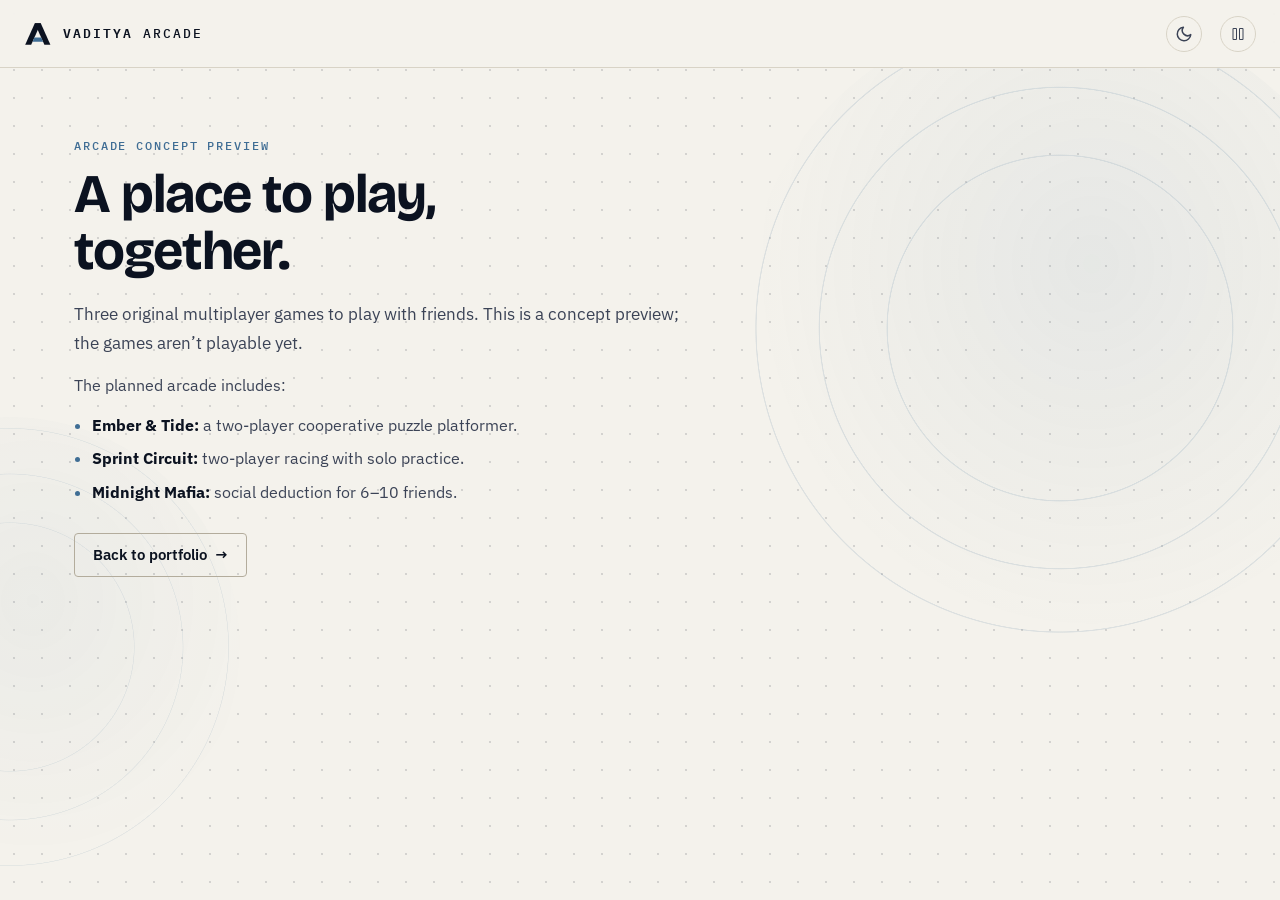
==== arcade-preview.html @ 553aa829 "Add a discreet After hours section and arcade concept preview" ====
<!DOCTYPE html>
<html lang="en">
<head>
  <meta charset="UTF-8">
  <meta name="viewport" content="width=device-width, initial-scale=1.0">
  <meta name="robots" content="noindex, nofollow">
  <meta name="theme-color" content="#f4f2ec">
  <meta name="description" content="A concept preview of VAditya Arcade: cooperative puzzles, two-player racing and social deduction. Games are planned and not yet playable.">
  <link rel="canonical" href="https://vaditya.in/arcade-preview.html">
  <title>VAditya Arcade | Concept preview</title>
  <link rel="icon" type="image/png" href="assets/favicon-light.png" data-favicon-link>
  <script>
    (function () {
      let pref = null;
      try { pref = localStorage.getItem("portfolio-theme"); } catch (_) {}
      const dark = pref === "dark" || (pref !== "light" && matchMedia("(prefers-color-scheme: dark)").matches);
      document.documentElement.dataset.theme = dark ? "dark" : "light";
      document.querySelector('meta[name="theme-color"]').content = dark ? "#0b1220" : "#f4f2ec";
    })();
  </script>
  <link rel="preconnect" href="https://fonts.googleapis.com">
  <link rel="preconnect" href="https://fonts.gstatic.com" crossorigin>
  <link href="https://fonts.googleapis.com/css2?family=Bricolage+Grotesque:opsz,wght@12..96,500..800&amp;family=IBM+Plex+Sans:wght@400;500;600;700&amp;family=IBM+Plex+Mono:wght@400;500;600&amp;display=swap" rel="stylesheet">
  <link rel="stylesheet" href="style.css">
</head>
<body>
  <a class="skip-link" href="#main-content">Skip to content</a>
  <header class="site-header" data-header>
    <a class="brand" href="index.html#after-hours" aria-label="Back to portfolio">
      <span class="brand-mark" aria-hidden="true">
        <svg viewBox="22 12 46 40" focusable="false"><polygon points="40,14 50,14 34,50 24,50"/><polygon points="40,14 50,14 66,50 56,50"/><polygon class="signal" points="39.3,38 50.7,38 53.8,45 36.2,45"/></svg>
      </span>
      <span class="brand-name"><b>VAditya</b> Arcade</span>
    </a>
    <button class="theme-toggle" type="button" title="Switch to dark mode" aria-label="Switch to dark mode" aria-pressed="true" data-theme-toggle>
      <svg class="theme-icon theme-icon-sun" viewBox="0 0 24 24" fill="none" stroke="currentColor" stroke-width="2" aria-hidden="true"><circle cx="12" cy="12" r="4"/><path d="M12 2v2M12 20v2M4.9 4.9l1.4 1.4M17.7 17.7l1.4 1.4M2 12h2M20 12h2M4.9 19.1l1.4-1.4M17.7 6.3l1.4-1.4"/></svg>
      <svg class="theme-icon theme-icon-moon" viewBox="0 0 24 24" fill="none" stroke="currentColor" stroke-width="2" stroke-linecap="round" stroke-linejoin="round" aria-hidden="true"><path d="M21 12.8A9 9 0 1 1 11.2 3a7 7 0 0 0 9.8 9.8z"/></svg>
    </button>
  </header>
  <main id="main-content" tabindex="-1">
    <section class="page-hero">
      <div class="wrap">
        <p class="eyebrow">Arcade concept preview</p>
        <h1>A place to play,<br>together.</h1>
        <p class="lede">Three original multiplayer games to play with friends. This is a concept preview; the games aren’t playable yet.</p>
        <div class="prose mt-sm">
          <p>The planned arcade includes:</p>
          <ul>
            <li><strong>Ember &amp; Tide:</strong> a two-player cooperative puzzle platformer.</li>
            <li><strong>Sprint Circuit:</strong> two-player racing with solo practice.</li>
            <li><strong>Midnight Mafia:</strong> social deduction for 6–10 friends.</li>
          </ul>
        </div>
        <div class="hero-actions">
          <a class="btn btn-secondary" href="index.html#after-hours">Back to portfolio <span aria-hidden="true">&rarr;</span></a>
        </div>
      </div>
    </section>
  </main>
  <script src="script.js"></script>
</body>
</html>
---- style.css ----
/* ==========================================================================
   vaditya.in — "Blueprint" design system
   Light: ink on drafting paper, blue signal.  Dark: paper-ink on navy, brass signal
   (matches the brass monogram used for the dark header logo).
   secret-entry.css (the Fifty Moons easter egg) reads the legacy token names
   --text/--muted/--muted-2/--line/--panel-strong/--cyan/--violet; those are kept
   as aliases below so that file stays untouched.
   ========================================================================== */

:root {
  color-scheme: light;
  --paper: #f4f2ec;
  --paper-2: #ece9e0;
  --panel: #fbfaf7;
  --ink: #0b1220;
  --ink-2: #3b4356;
  --ink-3: #6b7280;
  --rule: #d8d3c6;
  --rule-strong: #b3ac9c;
  --signal: #3f6d94;
  --signal-ink: #ffffff;
  --signal-soft: rgba(63, 109, 148, 0.1);
  --good: #15803d;
  --grid: rgba(11, 18, 32, 0.14);
  --ambient-line: rgba(63, 109, 148, 0.13);
  --ambient-wash: rgba(63, 109, 148, 0.075);
  --shadow: 0 1px 0 rgba(11, 18, 32, 0.04);
  --radius: 4px;
  --max: 1180px;
  --header-h: 68px;

  --font-display: "Bricolage Grotesque", "IBM Plex Sans", system-ui, sans-serif;
  --font-body: "IBM Plex Sans", system-ui, -apple-system, "Segoe UI", sans-serif;
  --font-mono: "IBM Plex Mono", ui-monospace, "SFMono-Regular", Menlo, monospace;

  /* legacy aliases used by secret-entry.css */
  --text: var(--ink);
  --muted: var(--ink-2);
  --muted-2: var(--ink-3);
  --line: var(--rule);
  --panel-strong: var(--panel);
  --cyan: var(--signal);
  --violet: #7c3aed;
}

[data-theme="dark"] {
  color-scheme: dark;
  --paper: #0b1220;
  --paper-2: #0f1929;
  --panel: #101b2f;
  --ink: #ece9e1;
  --ink-2: #b7bcc8;
  --ink-3: #8891a3;
  --rule: #23304a;
  --rule-strong: #3a4a68;
  --signal: #f0cf94;
  --signal-ink: #0b1220;
  --signal-soft: rgba(240, 207, 148, 0.12);
  --good: #4ade80;
  --grid: rgba(236, 233, 225, 0.1);
  --ambient-line: rgba(240, 207, 148, 0.11);
  --ambient-wash: rgba(240, 207, 148, 0.035);
  --shadow: 0 1px 0 rgba(0, 0, 0, 0.3);
  --violet: #a78bfa;
}

/* ---------- base ---------- */

*,
*::before,
*::after { box-sizing: border-box; }

html { scroll-behavior: smooth; }

body {
  isolation: isolate;
  margin: 0;
  font: 400 16px/1.6 var(--font-body);
  color: var(--ink);
  background-color: var(--paper);
  background-image: radial-gradient(var(--grid) 1px, transparent 1.5px);
  background-size: 28px 28px;
  -webkit-font-smoothing: antialiased;
}

/* Decorative depth: two bounded surfaces, below content and clear of the header.
   Only their transforms move; the dotted paper and gradient pixels stay still. */
.ambient-background {
  position: fixed;
  inset: var(--header-h) 0 0;
  z-index: -1;
  overflow: hidden;
  contain: strict;
  pointer-events: none;
}
.ambient-background::before,
.ambient-background::after {
  content: "";
  position: absolute;
  width: 640px;
  height: 640px;
  border-radius: 50%;
  background:
    radial-gradient(circle, transparent 0 38%, var(--ambient-line) 38.1% 38.25%, transparent 38.4% 53%, var(--ambient-line) 53.1% 53.25%, transparent 53.4% 67%, var(--ambient-line) 67.1% 67.25%, transparent 67.4%),
    radial-gradient(ellipse at 55% 40%, var(--ambient-wash), transparent 68%);
}
.ambient-background::before { top: -60px; right: -100px; }
.ambient-background::after { top: 42%; left: -220px; width: 460px; height: 460px; opacity: 0.65; }
@keyframes ambient-drift {
  from { transform: translate3d(-22px, 16px, 0); }
  to { transform: translate3d(18px, -20px, 0); }
}
@media (prefers-reduced-motion: no-preference) {
  .ambient-background::before,
  .ambient-background::after { animation: ambient-drift 28s ease-in-out -7s infinite alternate paused; }
  .ambient-background::after { animation-duration: 36s; animation-delay: -18s; animation-direction: alternate-reverse; }
  [data-ambient-motion="running"] .ambient-background::before,
  [data-ambient-motion="running"] .ambient-background::after { animation-play-state: running; }
}
@media (max-width: 640px) {
  .ambient-background::before { width: 360px; height: 360px; top: 20px; right: -180px; }
  .ambient-background::after { display: none; }
}
@media print, (forced-colors: active) {
  .ambient-background, .motion-toggle { display: none !important; }
}

h1, h2, h3, h4 {
  margin: 0;
  font-family: var(--font-display);
  font-weight: 700;
  letter-spacing: -0.02em;
  line-height: 1.05;
  text-wrap: balance;
}

p { margin: 0; }
a { color: inherit; }
img { max-width: 100%; display: block; }
button { font: inherit; color: inherit; }

.wrap { max-width: var(--max); margin: 0 auto; padding: 0 24px; }

.sr-only {
  position: absolute; width: 1px; height: 1px; padding: 0; margin: -1px;
  overflow: hidden; clip: rect(0, 0, 0, 0); white-space: nowrap; border: 0;
}

:focus-visible { outline: 2px solid var(--signal); outline-offset: 3px; }

.mono { font-family: var(--font-mono); }

.eyebrow {
  margin: 0 0 14px;
  font: 500 0.74rem/1 var(--font-mono);
  letter-spacing: 0.16em;
  text-transform: uppercase;
  color: var(--signal);
}

.lede {
  max-width: 62ch;
  color: var(--ink-2);
  font-size: 1.08rem;
  line-height: 1.65;
}

.rule { height: 1px; background: var(--rule); border: 0; margin: 0; }

/* ---------- header ---------- */

.site-header {
  position: sticky;
  top: 0;
  z-index: 40;
  display: flex;
  align-items: center;
  gap: 18px;
  min-height: var(--header-h);
  padding: 0 24px;
  background: color-mix(in srgb, var(--paper) 88%, transparent);
  -webkit-backdrop-filter: blur(10px);
  backdrop-filter: blur(10px);
  border-bottom: 1px solid var(--rule);
  transition: border-color 0.2s ease;
}
.site-header.is-scrolled { border-bottom-color: var(--rule-strong); }

.brand { display: inline-flex; align-items: center; gap: 11px; text-decoration: none; margin-right: auto; color: var(--ink); }
.brand-mark { display: inline-flex; align-items: center; }
.brand-mark svg { display: block; height: 24px; width: auto; fill: currentColor; }
.brand-mark .signal { fill: var(--signal); }
.brand-name { font: 500 0.8rem/1 var(--font-mono); letter-spacing: 0.16em; text-transform: uppercase; white-space: nowrap; }
.brand-name b { font-weight: 600; }

.site-nav { display: flex; align-items: center; gap: 4px; }
.site-nav a {
  padding: 8px 12px;
  border-radius: var(--radius);
  font: 500 0.8rem/1 var(--font-mono);
  letter-spacing: 0.08em;
  text-transform: uppercase;
  text-decoration: none;
  color: var(--ink-2);
}
.site-nav a:hover,
.site-nav a:focus-visible { color: var(--ink); background: var(--signal-soft); }
.site-nav .nav-resume { color: var(--signal); border: 1px solid currentColor; margin-left: 6px; }

.theme-toggle {
  display: inline-flex;
  align-items: center;
  justify-content: center;
  flex-shrink: 0;
  width: 36px;
  height: 36px;
  border: 1px solid var(--rule);
  border-radius: 50%;
  background: transparent;
  cursor: pointer;
  color: var(--ink-2);
  transition: transform 0.15s ease, border-color 0.15s ease, color 0.15s ease, background 0.15s ease;
}
.theme-toggle:hover, .theme-toggle:focus-visible {
  border-color: var(--rule-strong);
  color: var(--ink);
  background: var(--panel);
  transform: rotate(15deg);
}
.theme-icon { width: 18px; height: 18px; }
.theme-icon-sun { display: none; }
[data-theme="dark"] .theme-icon-sun { display: block; }
[data-theme="dark"] .theme-icon-moon { display: none; }

.motion-toggle {
  display: inline-flex;
  align-items: center;
  justify-content: center;
  flex-shrink: 0;
  width: 36px;
  height: 36px;
  border: 1px solid var(--rule);
  border-radius: 50%;
  background: transparent;
  color: var(--ink-2);
  cursor: pointer;
}
.motion-toggle:hover { background: var(--panel); border-color: var(--rule-strong); }
.motion-toggle:disabled { color: var(--ink-3); cursor: default; }
.motion-toggle svg { width: 16px; height: 16px; fill: currentColor; }

.nav-toggle {
  display: none;
  flex-shrink: 0;
  width: 40px; height: 40px;
  padding: 0;
  border: 1px solid var(--rule);
  border-radius: var(--radius);
  background: transparent;
  cursor: pointer;
  flex-direction: column; align-items: center; justify-content: center; gap: 5px;
}
.nav-toggle span { display: block; width: 18px; height: 1.5px; background: var(--ink); }

/* ---------- buttons ---------- */

.btn {
  display: inline-flex;
  align-items: center;
  justify-content: center;
  gap: 8px;
  min-height: 44px;
  padding: 0 18px;
  border: 1px solid transparent;
  border-radius: var(--radius);
  font: 600 0.92rem/1 var(--font-body);
  text-decoration: none;
  cursor: pointer;
  transition: transform 0.15s ease, background 0.15s ease, border-color 0.15s ease;
}
.btn:hover { transform: translateY(-1px); }
.btn-primary { background: var(--signal); color: var(--signal-ink); }
.btn-secondary { background: transparent; color: var(--ink); border-color: var(--rule-strong); }
.btn-secondary:hover { border-color: var(--ink); }
.btn-sm { min-height: 36px; padding: 0 14px; font-size: 0.84rem; }
.btn .arrow { font-family: var(--font-mono); display: inline-block; transition: transform 0.15s ease; }
.btn:hover .arrow { transform: translateX(3px); }

/* ---------- sections ---------- */

.sec { padding: 96px 0; border-top: 1px solid var(--rule); }
.sec:first-of-type { border-top: 0; }
.sec-head { display: grid; gap: 6px; margin-bottom: 44px; max-width: 760px; }
.sec-head h2 { font-size: clamp(1.9rem, 3.6vw, 2.6rem); }
.sec-head .lede { margin-top: 10px; }

/* ---------- hero ---------- */

.hero { padding: 64px 0 72px; }
.hero-grid {
  display: grid;
  grid-template-columns: minmax(0, 7fr) minmax(0, 5fr);
  gap: 56px;
  align-items: start;
}
.hero h1 {
  font-size: clamp(2.75rem, 6vw, 5.1rem);
  font-weight: 700;
  letter-spacing: -0.03em;
  max-width: 19ch;
}
.hero-copy { max-width: 880px; }
.hero h1 em { font-style: normal; color: var(--signal); }
.hero .lede { margin-top: 24px; }
.hero .lede + .lede { margin-top: 12px; }
.hero-actions { display: flex; flex-wrap: wrap; gap: 12px; margin-top: 32px; }
.hero-now {
  display: flex; flex-wrap: wrap; gap: 8px 22px; margin-top: 30px;
  font: 500 0.76rem/1.6 var(--font-mono); letter-spacing: 0.06em; text-transform: uppercase; color: var(--ink-3);
}
.hero-now b { color: var(--ink); font-weight: 600; }

/* the drafting board: current stack */
.board {
  border: 1px solid var(--rule-strong);
  background: var(--panel);
  box-shadow: var(--shadow);
}
.board-head {
  display: flex; align-items: center; gap: 10px;
  padding: 12px 16px;
  border-bottom: 1px solid var(--rule);
  font: 500 0.72rem/1 var(--font-mono); letter-spacing: 0.14em; text-transform: uppercase; color: var(--ink-3);
}
.board-head b { color: var(--ink); font-weight: 600; margin-right: auto; }
.board-dots { display: inline-flex; gap: 5px; }
.board-dots i { width: 6px; height: 6px; border-radius: 50%; background: var(--rule-strong); }

.flow-diagram { margin: 0; padding: 14px 16px 4px; border-bottom: 1px solid var(--rule); }
.flow-diagram svg { display: block; width: 100%; height: auto; }
.flow-diagram figcaption {
  margin: 8px 0 12px; font: 400 0.72rem/1.5 var(--font-mono); color: var(--ink-3);
}
.board-body { display: grid; grid-template-columns: 1fr 1fr; }
.board-group {
  padding: 16px; border-bottom: 1px solid var(--rule);
  opacity: 0; transform: translateY(8px); transition: opacity 480ms ease, transform 480ms ease;
}
.board.is-visible .board-group { opacity: 1; transform: none; }
.board-group:nth-child(1) { transition-delay: 460ms; }
.board-group:nth-child(2) { transition-delay: 540ms; }
.board-group:nth-child(3) { transition-delay: 620ms; }
.board-group:nth-child(4) { transition-delay: 700ms; }
.board-group:nth-child(odd) { border-right: 1px solid var(--rule); }
.board-group:nth-last-child(-n + 2) { border-bottom: 0; }
.board-group h3 {
  font: 500 0.7rem/1 var(--font-mono); letter-spacing: 0.14em; text-transform: uppercase;
  color: var(--signal); margin-bottom: 12px;
}
.board-group ul { list-style: none; margin: 0; padding: 0; display: grid; gap: 7px; }
.board-group li { font-size: 0.9rem; line-height: 1.35; color: var(--ink); }
.board-group li small { display: block; color: var(--ink-3); font-size: 0.76rem; }
.board-foot {
  padding: 10px 16px; border-top: 1px solid var(--rule);
  font: 400 0.74rem/1.5 var(--font-mono); color: var(--ink-3);
}

/* ---------- selected work ---------- */

.work-list { display: grid; border-top: 1px solid var(--rule); }
.work-row {
  display: grid;
  grid-template-columns: 64px minmax(0, 1fr) 260px;
  gap: 32px;
  margin: 0 -20px;
  padding: 36px 20px;
  border-radius: 14px;
  border-bottom: 1px solid var(--rule);
  text-decoration: none;
  color: inherit;
  cursor: default;
  transition: background 0.15s ease;
}
.work-row:hover { background: color-mix(in srgb, var(--panel) 70%, transparent); }
.work-title a { text-decoration: none; text-underline-offset: 5px; }
.work-title a:hover { color: var(--signal); text-decoration: underline; }
.work-row:hover .work-cta .arrow { transform: translateX(3px); }
.work-idx { font: 500 0.8rem/1.2 var(--font-mono); color: var(--ink-3); padding-top: 8px; }
.work-title { margin-top: 10px; font-size: clamp(1.5rem, 2.4vw, 1.9rem); display: inline-block; transition: color 0.15s ease, transform 0.15s ease; }

/* small spacing/size utilities used by page templates */
.h2-sm { font-size: 1.8rem; }
.mt-xs { margin-top: 6px; }
.mt-sm { margin-top: 16px; }
.mt-md { margin-top: 24px; }
.work-summary { margin-top: 12px; color: var(--ink-2); max-width: 64ch; }
.work-tags { display: flex; flex-wrap: wrap; gap: 6px; margin-top: 16px; }
.work-spec { display: grid; gap: 12px; align-content: start; padding-top: 8px; }
.work-spec div { display: grid; gap: 3px; }
.work-spec dt { font: 500 0.68rem/1 var(--font-mono); letter-spacing: 0.14em; text-transform: uppercase; color: var(--ink-3); }
.work-spec dd { margin: 0; font-size: 0.9rem; color: var(--ink); }
.work-cta { margin-top: 20px; display: flex; gap: 10px; flex-wrap: wrap; }

.status {
  display: inline-flex; align-items: center; gap: 7px;
  font: 500 0.7rem/1 var(--font-mono); letter-spacing: 0.12em; text-transform: uppercase; color: var(--ink-2);
}
.status::before { content: ""; width: 7px; height: 7px; border-radius: 50%; background: var(--ink-3); }
.status.live::before {
  background: var(--good); box-shadow: 0 0 0 3px color-mix(in srgb, var(--good) 22%, transparent);
  /* A steady indicator communicates live status without perpetual motion. */
}
.status.client::before { background: var(--signal); }

@keyframes status-pulse {
  0% { box-shadow: 0 0 0 0 color-mix(in srgb, var(--good) 45%, transparent); }
  65% { box-shadow: 0 0 0 7px color-mix(in srgb, var(--good) 0%, transparent); }
  100% { box-shadow: 0 0 0 7px color-mix(in srgb, var(--good) 0%, transparent); }
}

.tag {
  display: inline-block;
  padding: 5px 9px;
  border: 1px solid var(--rule);
  border-radius: var(--radius);
  font: 500 0.72rem/1 var(--font-mono);
  letter-spacing: 0.04em;
  color: var(--ink-2);
  background: var(--paper);
}
.tag-row { display: flex; flex-wrap: wrap; gap: 6px; }

/* ---------- about ---------- */

.about-grid { display: grid; grid-template-columns: minmax(0, 7fr) minmax(0, 5fr); gap: 40px; align-items: start; }
.about-card { display: grid; grid-template-columns: 148px minmax(0, 1fr); gap: 24px; align-items: start; }
.profile-photo { width: 148px; height: 172px; object-fit: cover; border: 1px solid var(--rule-strong); }
.about-card h3 { font-size: 1.25rem; margin-bottom: 10px; }
.about-card p + p { margin-top: 12px; }
.about-card p { color: var(--ink-2); }

.card {
  border: 1px solid var(--rule);
  background: var(--panel);
  box-shadow: var(--shadow);
  padding: 22px 24px;
}
.card .eyebrow { margin-bottom: 10px; }
.card h3 { font-size: 1.15rem; }
.education-meta { display: flex; flex-wrap: wrap; gap: 6px; margin-top: 12px; }
.education-meta span {
  padding: 5px 9px; border: 1px solid var(--rule); border-radius: var(--radius);
  font: 500 0.72rem/1 var(--font-mono); color: var(--ink-2);
}
.education-university > p { color: var(--ink-2); }

/* ---------- skills ---------- */

.skill-grid { display: grid; grid-template-columns: repeat(3, minmax(0, 1fr)); gap: 16px; }
.skill { padding: 22px; border: 1px solid var(--rule); background: var(--panel); box-shadow: var(--shadow); }
.skill-grid .skill:nth-child(1) { transition-delay: 0ms; }
.skill-grid .skill:nth-child(2) { transition-delay: 70ms; }
.skill-grid .skill:nth-child(3) { transition-delay: 140ms; }
.skill-grid .skill:nth-child(4) { transition-delay: 210ms; }
.skill-grid .skill:nth-child(5) { transition-delay: 280ms; }
.skill-grid .skill:nth-child(6) { transition-delay: 350ms; }
.skill h3 { font-size: 1.02rem; margin-bottom: 4px; }
.skill p { font-size: 0.86rem; color: var(--ink-3); margin-bottom: 14px; }

/* ---------- experience ---------- */

.timeline { display: grid; border-top: 1px solid var(--rule); }
.job {
  display: grid;
  grid-template-columns: 220px minmax(0, 1fr);
  gap: 32px;
  padding: 32px 0;
  border-bottom: 1px solid var(--rule);
}
.job-when { font: 500 0.78rem/1.6 var(--font-mono); color: var(--ink-3); letter-spacing: 0.04em; }
.job-when b { display: block; color: var(--ink); font-weight: 600; }
.job h3 { font-size: 1.28rem; }
.job .org { margin-top: 4px; color: var(--ink-2); font-size: 0.95rem; }
.job ul { margin: 14px 0 0; padding-left: 18px; color: var(--ink-2); display: grid; gap: 8px; }
.job li::marker { color: var(--signal); }

.recognition { display: grid; grid-template-columns: repeat(3, minmax(0, 1fr)); gap: 16px; margin-top: 40px; }
.recognition .card h3 { font-size: 1rem; margin-bottom: 6px; }
.recognition .card p { font-size: 0.9rem; color: var(--ink-2); }
.recognition .skill-badges { grid-column: span 2; }
.skill-badges ul { display: grid; gap: 9px; padding-left: 18px; margin: 16px 0 0; font-size: .85rem; line-height: 1.5; }
.skill-badges a { color: var(--signal); text-underline-offset: 3px; }

/* ---------- contact ---------- */

.contact-grid { display: grid; grid-template-columns: minmax(0, 6fr) minmax(0, 6fr); gap: 48px; align-items: start; }
.social-row { display: flex; flex-wrap: wrap; gap: 8px; margin-top: 24px; }
.social-row a, .social-row button {
  padding: 9px 12px; border: 1px solid var(--rule); border-radius: var(--radius);
  font: 500 0.78rem/1 var(--font-mono); letter-spacing: 0.08em; text-transform: uppercase;
  text-decoration: none; color: var(--ink);
  background: transparent; cursor: pointer;
}
.social-row a:hover, .social-row button:hover { border-color: var(--signal); color: var(--signal); }

.contact-form { display: grid; gap: 14px; padding: 24px; border: 1px solid var(--rule); background: var(--panel); }
.contact-form label { display: grid; gap: 6px; font: 500 0.72rem/1 var(--font-mono); letter-spacing: 0.12em; text-transform: uppercase; color: var(--ink-3); }
.contact-form input, .contact-form select, .contact-form textarea {
  font: 400 0.95rem/1.4 var(--font-body);
  color: var(--ink);
  padding: 11px 12px;
  border: 1px solid var(--rule-strong);
  border-radius: var(--radius);
  background: var(--paper);
}
.contact-form textarea { resize: vertical; min-height: 120px; }
.contact-form .btn { justify-self: start; }

/* ---------- footer ---------- */

.after-hours { border-top: 1px solid var(--rule); padding: 32px 0; }
.after-hours-inner { display: flex; align-items: center; justify-content: space-between; gap: 24px; }
.after-hours .eyebrow { margin-bottom: 10px; font-size: 0.66rem; }
.after-hours h2 { font-size: clamp(1.2rem, 2.4vw, 1.5rem); line-height: 1.2; }
.after-hours p:not(.eyebrow) { margin-top: 8px; font-size: 0.92rem; color: var(--ink-2); }
.after-hours-link {
  display: inline-flex; align-items: center; gap: 12px; flex-shrink: 0;
  min-height: 44px; color: var(--signal); font-size: 0.9rem;
  text-decoration-thickness: 1px; text-underline-offset: 5px;
}
.after-hours-link:hover { color: var(--ink); }
@media (max-width: 640px) {
  .after-hours { padding: 28px 0; }
  .after-hours-inner { flex-direction: column; align-items: flex-start; gap: 12px; }
}

.site-footer {
  border-top: 1px solid var(--rule);
  padding: 28px 24px 88px;
  display: flex; flex-wrap: wrap; justify-content: space-between; gap: 12px;
  font: 400 0.76rem/1.6 var(--font-mono); color: var(--ink-3);
}
.site-footer a { color: var(--ink-2); text-decoration: none; }
.site-footer a:hover { color: var(--signal); }

/* ---------- project pages ---------- */

.page-hero { padding: 72px 0 56px; }
.page-hero h1 { font-size: clamp(2.2rem, 4.6vw, 3.4rem); max-width: 18ch; }
.page-hero .lede { margin-top: 20px; }
.page-hero .hero-actions { margin-top: 28px; }
.page-hero .status { margin-bottom: 14px; }

.prose { max-width: 70ch; color: var(--ink-2); display: grid; gap: 14px; }
.prose strong { color: var(--ink); }
.prose ul { margin: 0; padding-left: 18px; display: grid; gap: 8px; }
.prose li::marker { color: var(--signal); }

.two-col { display: grid; grid-template-columns: minmax(0, 1fr) minmax(0, 1fr); gap: 40px; align-items: start; }
.panel-grid { display: grid; grid-template-columns: repeat(2, minmax(0, 1fr)); gap: 16px; }
.panel-grid .card h3 { margin-bottom: 8px; }
.panel-grid .card p { color: var(--ink-2); font-size: 0.94rem; }
.panel-grid .card .tag-row { margin-top: 14px; }

.spec-table { width: 100%; border-collapse: collapse; font-size: 0.92rem; border-top: 1px solid var(--rule); }
.spec-table th, .spec-table td { text-align: left; vertical-align: top; padding: 12px 14px 12px 0; border-bottom: 1px solid var(--rule); }
.spec-table th { font: 500 0.68rem/1.6 var(--font-mono); letter-spacing: 0.14em; text-transform: uppercase; color: var(--ink-3); white-space: nowrap; }
.spec-table td { color: var(--ink-2); }
.spec-table td:first-child { color: var(--ink); font-weight: 600; }
.table-wrap { overflow-x: auto; }

/* approach timeline */
.steps { display: grid; border-top: 1px solid var(--rule); }
.step {
  display: grid; grid-template-columns: 64px minmax(0, 1fr); gap: 24px;
  padding: 22px 0; border-bottom: 1px solid var(--rule);
}
.step-n { font: 500 0.8rem/1.3 var(--font-mono); color: var(--signal); padding-top: 3px; }
.step h3 { font-size: 1.08rem; margin-bottom: 6px; }
.step p { color: var(--ink-2); font-size: 0.95rem; max-width: 66ch; }
.step.chosen h3::after {
  content: "current build"; margin-left: 10px; padding: 3px 7px; vertical-align: middle;
  border-radius: var(--radius); background: var(--signal); color: var(--signal-ink);
  font: 600 0.62rem/1 var(--font-mono); letter-spacing: 0.12em; text-transform: uppercase;
}

/* architecture figure */
.figure { border: 1px solid var(--rule-strong); background: var(--panel); box-shadow: var(--shadow); }
.figure svg { width: 100%; height: auto; display: block; }
.figure figcaption { padding: 10px 16px; border-top: 1px solid var(--rule); font: 400 0.76rem/1.5 var(--font-mono); color: var(--ink-3); }

.note {
  padding: 14px 16px; border-left: 2px solid var(--signal); background: var(--signal-soft);
  font-size: 0.9rem; color: var(--ink-2);
}

/* earlier work */
.earlier { display: grid; grid-template-columns: repeat(2, minmax(0, 1fr)); gap: 16px; }
.earlier .card h3 { font-size: 1.05rem; margin-bottom: 8px; }
.earlier .card p { color: var(--ink-2); font-size: 0.92rem; }
.earlier .card .tag-row { margin-top: 14px; }

/* ---------- reveal ---------- */

.reveal { opacity: 0; transform: translateY(10px); transition: opacity 0.5s ease, transform 0.5s ease; }
.reveal.is-visible { opacity: 1; transform: none; }

/* ---------- Ask-about-Aditya widget ---------- */

.ask-fab {
  position: fixed; right: 20px; bottom: 20px; z-index: 60;
  display: inline-flex; align-items: center; gap: 8px;
  padding: 12px 16px;
  border: 1px solid var(--signal);
  border-radius: var(--radius);
  background: var(--signal); color: var(--signal-ink);
  font: 600 0.8rem/1 var(--font-mono); letter-spacing: 0.06em; text-transform: uppercase;
  cursor: pointer; box-shadow: 0 10px 30px rgba(11, 18, 32, 0.18);
  transition: transform 0.15s ease;
}
.ask-fab:hover { transform: translateY(-1px); }
.ask-fab svg { width: 16px; height: 16px; flex: 0 0 auto; }
.ask-fab[hidden] { display: none; }

.ask-panel {
  position: fixed; right: 20px; bottom: 20px; z-index: 61;
  width: min(94vw, 380px); height: min(72vh, 560px);
  display: flex; flex-direction: column;
  background: var(--panel);
  border: 1px solid var(--rule-strong);
  box-shadow: 0 24px 60px rgba(11, 18, 32, 0.22);
  overflow: hidden;
}
.ask-panel[hidden] { display: none; }
.ask-panel-head {
  display: flex; align-items: center; justify-content: space-between; gap: 10px;
  padding: 12px 14px; border-bottom: 1px solid var(--rule); flex: 0 0 auto;
}
.ask-panel-head strong { font: 600 0.78rem/1 var(--font-mono); letter-spacing: 0.1em; text-transform: uppercase; color: var(--ink); }
.ask-panel-head span { display: block; color: var(--ink-3); font-size: 0.74rem; margin-top: 4px; }
.ask-panel-close { border: 0; background: transparent; color: var(--ink-3); font-size: 1.3rem; line-height: 1; cursor: pointer; padding: 4px; min-width: 44px; min-height: 44px; }
.ask-panel-close:hover { color: var(--ink); }
.ask-messages { flex: 1; min-height: 0; overflow-y: auto; overscroll-behavior: contain; padding: 14px; display: flex; flex-direction: column; gap: 10px; }
.ask-msg { max-width: 90%; padding: 10px 12px; font-size: 0.88rem; line-height: 1.5; border-radius: var(--radius); }
.ask-msg-user { align-self: flex-end; background: var(--signal); color: var(--signal-ink); }
.ask-msg-bot { align-self: flex-start; background: var(--paper); color: var(--ink); border: 1px solid var(--rule); }
.ask-msg-bot.is-typing { color: var(--ink-3); padding: 12px 14px; }
.ask-msg-bot.is-error { border-color: #dc2626; }
.typing-dots { display: inline-flex; align-items: center; gap: 4px; }
.typing-dots i {
  width: 6px; height: 6px; border-radius: 50%;
  background: var(--ink-3);
  animation: typing-bounce 1.1s infinite ease-in-out;
}
.typing-dots i:nth-child(2) { animation-delay: 0.15s; }
.typing-dots i:nth-child(3) { animation-delay: 0.3s; }
@keyframes typing-bounce {
  0%, 60%, 100% { transform: translateY(0); opacity: 0.4; }
  30% { transform: translateY(-4px); opacity: 1; }
}
.ask-sources { margin-top: 8px; padding-top: 8px; border-top: 1px dashed var(--rule); display: flex; flex-wrap: wrap; gap: 6px; }
.ask-sources a { font: 500 0.68rem/1 var(--font-mono); color: var(--signal); text-decoration: none; padding: 4px 8px; border: 1px solid var(--rule); border-radius: var(--radius); }
.ask-sources a:hover { border-color: var(--signal); }
.ask-form { flex: 0 0 auto; display: flex; gap: 8px; padding: 12px; border-top: 1px solid var(--rule); }
.ask-form input {
  flex: 1; min-width: 0; min-height: 40px; padding: 0 12px;
  border: 1px solid var(--rule-strong); border-radius: var(--radius);
  background: var(--paper); color: var(--ink); font: 400 0.88rem var(--font-body);
}
.ask-form button {
  flex: 0 0 auto; min-height: 40px; padding: 0 14px; border: 0; border-radius: var(--radius);
  background: var(--signal); color: var(--signal-ink); font: 600 0.78rem/1 var(--font-mono);
  letter-spacing: 0.08em; text-transform: uppercase; cursor: pointer;
}
.ask-form button:disabled { opacity: 0.6; cursor: default; }

/* ---------- responsive ---------- */

.hero-grid > *, .about-grid > *, .contact-grid > *, .two-col > *, .work-row > *, .job > *, .step > * { min-width: 0; }

@media (max-width: 960px) {
  .hero-grid, .about-grid, .contact-grid, .two-col { grid-template-columns: minmax(0, 1fr); }
  .skill-grid { grid-template-columns: repeat(2, minmax(0, 1fr)); }
  .work-row { grid-template-columns: 48px minmax(0, 1fr); }
  .work-spec { grid-column: 2; grid-template-columns: repeat(3, minmax(0, 1fr)); gap: 16px; padding-top: 0; }
  .job { grid-template-columns: 1fr; gap: 10px; }
  .recognition { grid-template-columns: 1fr; }
  .recognition .skill-badges { grid-column: auto; }
}

@media (max-width: 860px) {
  .nav-toggle { display: inline-flex; }
  .site-nav {
    position: absolute; left: 0; right: 0; top: 100%;
    display: none; flex-direction: column; align-items: stretch; gap: 0;
    padding: 8px 12px 14px;
    background: var(--paper);
    border-bottom: 1px solid var(--rule-strong);
  }
  .site-nav.is-open { display: flex; }
  .site-nav a { padding: 12px 10px; border-bottom: 1px solid var(--rule); border-radius: 0; }
  .site-nav .nav-resume { margin: 8px 0 0; border: 1px solid currentColor; text-align: center; }
  .brand-name { font-size: 0.7rem; letter-spacing: 0.1em; }
}

@media (max-width: 640px) {
  .site-header { padding-inline: 16px; gap: 10px; }
  .sec { padding: 64px 0; }
  .hero { padding: 48px 0 64px; }
  .board-body { grid-template-columns: 1fr; }
  .board-group:nth-child(odd) { border-right: 0; }
  .board-group:nth-last-child(-n + 2) { border-bottom: 1px solid var(--rule); }
  .board-group:last-child { border-bottom: 0; }
  .skill-grid, .panel-grid, .earlier { grid-template-columns: minmax(0, 1fr); }
  .work-row { grid-template-columns: minmax(0, 1fr); gap: 12px; }
  .work-idx { display: none; }
  .work-spec { grid-column: auto; grid-template-columns: 1fr 1fr; }
  .about-card { grid-template-columns: 1fr; }
  .profile-photo { width: 120px; height: 140px; }
  .step { grid-template-columns: 40px minmax(0, 1fr); gap: 14px; }
  /* tables become stacked, labelled blocks instead of side-scrolling prose */
  .spec-table thead { display: none; }
  .spec-table tr { display: grid; gap: 4px; padding: 12px 0; border-bottom: 1px solid var(--rule); }
  .spec-table th, .spec-table td { display: block; padding: 0; border: 0; white-space: normal; }
  .spec-table td[data-label]::before {
    content: attr(data-label) ": ";
    font: 500 0.66rem/1.6 var(--font-mono); letter-spacing: 0.12em; text-transform: uppercase; color: var(--ink-3);
  }
  /* the architecture drawing pans instead of shrinking to a thumbnail */
  .figure-scroll { overflow-x: auto; }
  .figure-scroll svg { min-width: 760px; }
  .ask-fab, .ask-panel { right: 12px; bottom: 12px; }
  .ask-panel { height: min(78vh, 560px); }
  .ask-fab span { display: none; }
  .ask-fab { padding: 12px; }
}

/* Reading, keyboard access and public product previews. */
[id] { scroll-margin-top: calc(var(--header-h) + 24px); }
main:focus { outline: none; }
.skip-link { position: fixed; left: 16px; top: 12px; z-index: 100; padding: 12px 18px; background: var(--signal); color: var(--signal-ink); transform: translateY(-160%); border-radius: var(--radius); }
.skip-link:focus { transform: translateY(0); }
button, a, summary { touch-action: manipulation; }
.text-link { color: var(--signal); text-underline-offset: 5px; font-size: .9rem; padding: 10px 0; }
.text-link:hover { color: var(--ink); }
.hero-actions { align-items: center; }
.flow-summary { display: flex; flex-wrap: wrap; gap: 8px; margin-top: 18px; font: .74rem/1.6 var(--font-mono); color: var(--signal); }
.work-preview { display: block; max-width: 390px; margin-top: 20px; border: 1px solid var(--rule-strong); border-radius: 8px; overflow: hidden; }
.work-preview:hover { outline: 2px solid var(--signal); outline-offset: 3px; }
.work-preview img { width: 100%; height: auto; }
.stack-details, .credentials-details { border-block: 1px solid var(--rule-strong); margin-top: 28px; }
.stack-details summary, .credentials-details summary { padding: 20px 4px; font-size: 1rem; color: var(--ink); cursor: pointer; }
.stack-details summary:hover, .credentials-details summary:hover { color: var(--signal); }
.credentials-details summary span { display: block; margin: 6px 0 0 18px; font-size: .85rem; color: var(--ink-2); }
.stack-details .board { margin-bottom: 24px; }
.stack-details .flow-diagram { max-width: 620px; margin-inline: auto; border: 0; }
.stack-details .board-group { transition: none; }
.credentials-details .recognition { margin: 0 0 24px; }
.copy-status { margin-top: 12px; font-size: .85rem; color: var(--signal); }
.product-preview { margin: 0; border: 1px solid var(--rule-strong); border-radius: 8px; overflow: hidden; background: var(--panel); }
.product-preview img { width: 100%; height: auto; }
.product-preview figcaption { padding: 16px 20px; color: var(--ink-2); font-size: .85rem; border-top: 1px solid var(--rule); }
.preview-layout { display: grid; grid-template-columns: minmax(0, 1.8fr) minmax(0, 1fr); gap: 40px; align-items: start; }
.preview-notes { display: grid; gap: 24px; }
.preview-notes h3 { font-size: 1.1rem; margin-bottom: 8px; }
.preview-notes p { color: var(--ink-2); font-size: .95rem; }
.preview-notes a { color: var(--signal); text-underline-offset: 4px; }
.feature-heading { margin-bottom: 28px; }
.walkthrough { border: 1px solid var(--rule-strong); border-radius: 8px; overflow: hidden; background: var(--panel); }
.walkthrough-controls { display: flex; flex-wrap: wrap; gap: 8px; padding: 20px; border-bottom: 1px solid var(--rule); }
.walkthrough-choice { background: transparent; color: var(--ink-2); border: 1px solid var(--rule-strong); padding: 10px 14px; min-height: 44px; border-radius: var(--radius); cursor: pointer; }
.walkthrough-choice[aria-pressed="true"] { background: var(--signal); color: var(--signal-ink); border-color: var(--signal); }
.walkthrough-choice:hover { box-shadow: 0 0 0 2px var(--signal-soft); }
.walkthrough-body { display: grid; grid-template-columns: 1fr 1fr; }
.walkthrough-conversation { padding: 28px; border-right: 1px solid var(--rule); }
.walkthrough-conversation h3, .walkthrough-trace h3 { font: 500 .78rem/1.5 var(--font-mono); color: var(--ink-2); margin-bottom: 16px; }
.demo-question { padding: 16px; margin: 0 0 20px 24px; background: var(--signal-soft); color: var(--ink); border-radius: 8px; }
.demo-answer { padding: 16px; margin: 0 24px 0 0; border: 1px solid var(--rule-strong); border-radius: 8px; }
.walkthrough-trace { padding: 28px; }
.walkthrough-trace ol { padding-left: 20px; margin: 0; display: grid; gap: 16px; color: var(--ink-2); }
.walkthrough-trace li::marker { color: var(--signal); font-family: var(--font-mono); }
.demo-source { margin-top: 16px; font: .75rem/1.6 var(--font-mono); color: var(--signal); }
.walkthrough-caption { padding: 16px 20px; border-top: 1px solid var(--rule); font-size: .85rem; color: var(--ink-2); }
.walkthrough-foot { padding: 0 20px 20px; }
@media (max-width: 760px) {
  .preview-layout, .walkthrough-body { grid-template-columns: minmax(0, 1fr); }
  .walkthrough-conversation { border-right: 0; border-bottom: 1px solid var(--rule); }
  .walkthrough-conversation, .walkthrough-trace { padding: 20px; }
}
@media (max-width: 640px) {
  .hero { padding: 40px 0 48px; }
  .hero h1 { font-size: clamp(2.3rem, 9.8vw, 3.4rem); }
  .hero .lede { margin-top: 20px; font-size: 1rem; }
  .hero-actions { gap: 10px 14px; margin-top: 24px; }
  .hero .text-link { flex-basis: 100%; }
  .ask-fab, .ask-panel { bottom: max(12px, env(safe-area-inset-bottom)); }
  .ask-form input { font-size: 1rem; }
}

@media (max-width: 360px) {
  .site-header { padding-inline: 12px; gap: 6px; }
}

@media (prefers-reduced-motion: reduce) {
  html { scroll-behavior: auto; }
  .reveal { opacity: 1; transform: none; transition: none; }
  .btn, .theme-toggle, .work-row, .work-title, .btn .arrow { transition: none; }
  .fd-pulse { display: none; }
  .fd-ln { stroke-dashoffset: 0 !important; transition: none; }
  .board-group { opacity: 1; transform: none; transition: none; }
  .status.live::before { animation: none; }
  .typing-dots i { animation: none; opacity: 0.7; }
}
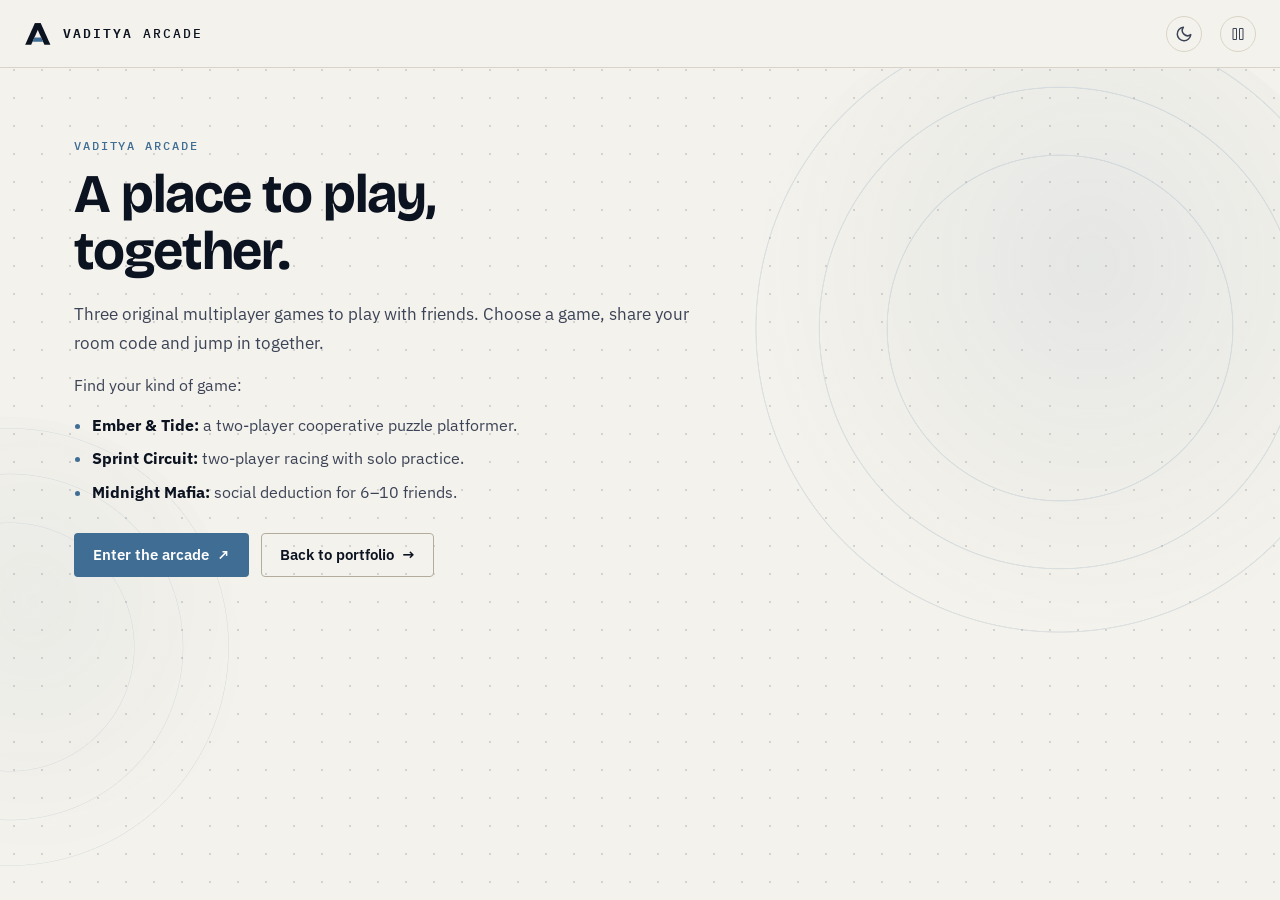
==== commit b29eaed4: "Link portfolio to the live multiplayer arcade" ====
--- a/arcade-preview.html
+++ b/arcade-preview.html
@@ -5,9 +5,9 @@
   <meta name="viewport" content="width=device-width, initial-scale=1.0">
   <meta name="robots" content="noindex, nofollow">
   <meta name="theme-color" content="#f4f2ec">
-  <meta name="description" content="A concept preview of VAditya Arcade: cooperative puzzles, two-player racing and social deduction. Games are planned and not yet playable.">
-  <link rel="canonical" href="https://vaditya.in/arcade-preview.html">
-  <title>VAditya Arcade | Concept preview</title>
+  <meta name="description" content="Play VAditya Arcade: cooperative puzzles, two-player racing and social deduction. Invite your friends and play together online.">
+  <link rel="canonical" href="https://games.vaditya.in/">
+  <title>VAditya Arcade | Play with friends</title>
   <link rel="icon" type="image/png" href="assets/favicon-light.png" data-favicon-link>
   <script>
     (function () {
@@ -40,11 +40,11 @@
   <main id="main-content" tabindex="-1">
     <section class="page-hero">
       <div class="wrap">
-        <p class="eyebrow">Arcade concept preview</p>
+        <p class="eyebrow">VAditya Arcade</p>
         <h1>A place to play,<br>together.</h1>
-        <p class="lede">Three original multiplayer games to play with friends. This is a concept preview; the games aren’t playable yet.</p>
+        <p class="lede">Three original multiplayer games to play with friends. Choose a game, share your room code and jump in together.</p>
         <div class="prose mt-sm">
-          <p>The planned arcade includes:</p>
+          <p>Find your kind of game:</p>
           <ul>
             <li><strong>Ember &amp; Tide:</strong> a two-player cooperative puzzle platformer.</li>
             <li><strong>Sprint Circuit:</strong> two-player racing with solo practice.</li>
@@ -52,6 +52,7 @@
           </ul>
         </div>
         <div class="hero-actions">
+          <a class="btn btn-primary" href="https://games.vaditya.in">Enter the arcade <span aria-hidden="true">&nearr;</span></a>
           <a class="btn btn-secondary" href="index.html#after-hours">Back to portfolio <span aria-hidden="true">&rarr;</span></a>
         </div>
       </div>
